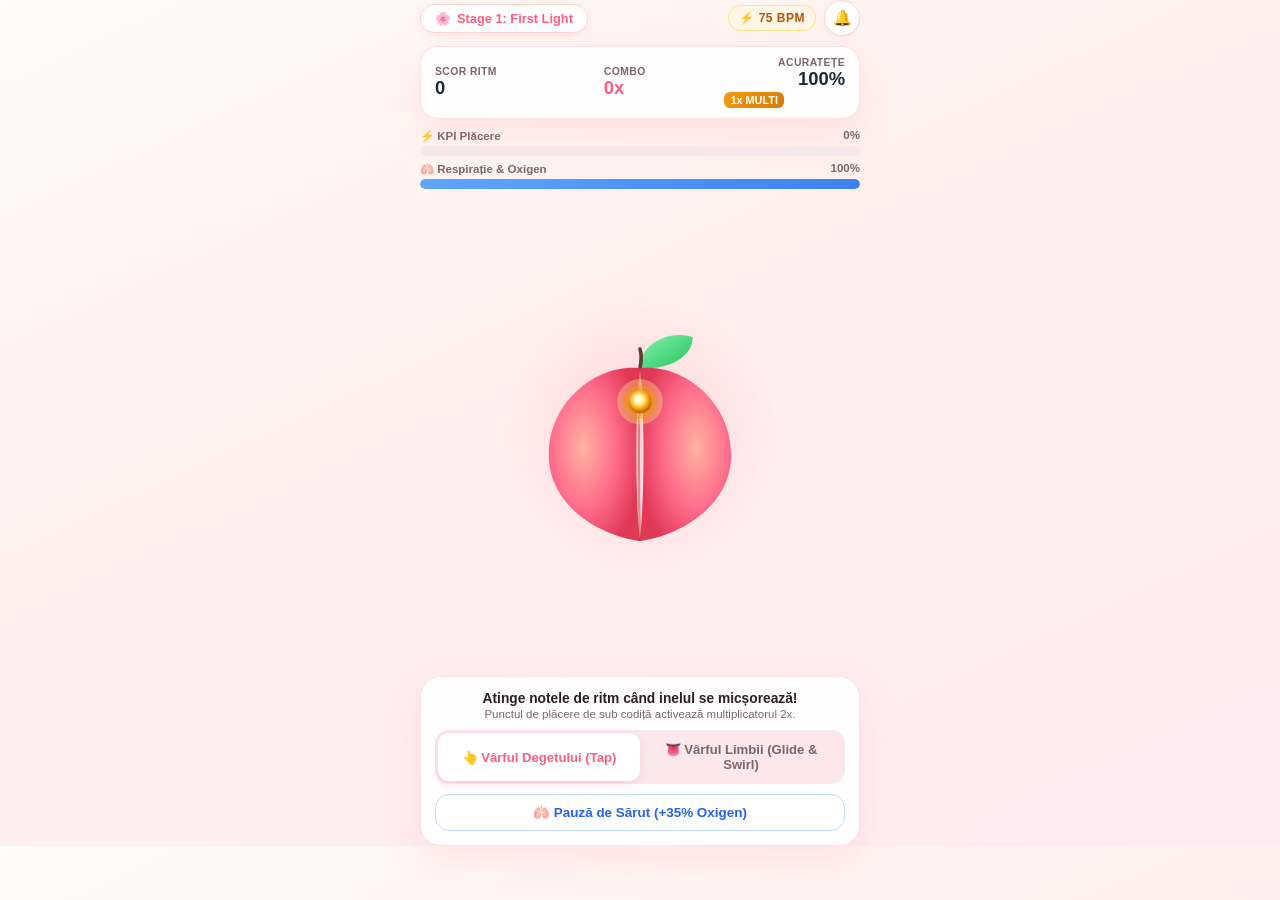
==== index.html @ 6bd9da4b "Add files via upload" ====
<!DOCTYPE html>
<html lang="ro">
<head>
  <meta charset="UTF-8">
  <meta name="viewport" content="width=device-width, initial-scale=1.0, maximum-scale=1.0, user-scalable=no, viewport-fit=cover">
  <title>Peach Sensory Symphony • Rhythm & Mastery</title>
  <link rel="stylesheet" href="style.css">
  <link rel="preconnect" href="https://fonts.googleapis.com">
  <link rel="preconnect" href="https://fonts.gstatic.com" crossorigin>
  <link href="https://fonts.googleapis.com/css2?family=Playfair+Display:ital,wght@0,700;0,900;1,600&display=swap" rel="stylesheet">
  <meta name="apple-mobile-web-app-capable" content="yes">
  <meta name="apple-mobile-web-app-status-bar-style" content="black-translucent">
  <meta name="theme-color" content="#fff8f5">
</head>
<body>

  <!-- Background Particle Effects Layer -->
  <canvas id="particles-canvas"></canvas>

  <div id="symphony-app">
    <!-- ========================================= -->
    <!-- TOP HUD: STAGE, BPM & LIVE STATS          -->
    <!-- ========================================= -->
    <header class="top-hud">
      <div class="hud-header-row">
        <div class="stage-pill" id="stage-pill">
          <span>🌸</span>
          <span id="stage-title-text">Stage 1: First Light</span>
        </div>
        <div class="hud-actions">
          <div class="bpm-indicator" id="bpm-indicator">⚡ 75 BPM</div>
          <button id="btn-audio-toggle" class="icon-button" title="Sunet">🔔</button>
        </div>
      </div>

      <!-- Stats: Score, Combo & Accuracy -->
      <div class="stats-dashboard">
        <div class="stat-box">
          <span class="stat-label">Scor Ritm</span>
          <span class="stat-value" id="val-score">0</span>
        </div>

        <div class="stat-box combo" id="stat-combo-box">
          <span class="stat-label">Combo</span>
          <span class="stat-value" id="val-combo">0x</span>
        </div>

        <div class="stat-box" style="align-items: flex-end;">
          <span class="stat-label">Acuratețe</span>
          <span class="stat-value" id="val-accuracy">100%</span>
          <span class="multiplier-tag" id="val-multiplier">1x MULTI</span>
        </div>
      </div>

      <!-- Dual Resource Gauges: Pleasure / KPI & Breath -->
      <div class="gauges-container">
        <div class="gauge-wrap">
          <div class="gauge-header">
            <span>⚡ KPI Plăcere</span>
            <span id="label-kpi-val">0%</span>
          </div>
          <div class="gauge-bar-bg">
            <div id="bar-pleasure" class="gauge-bar-fill pleasure"></div>
          </div>
        </div>

        <div class="gauge-wrap">
          <div class="gauge-header">
            <span>🫁 Respirație & Oxigen</span>
            <span id="label-breath-val">100%</span>
          </div>
          <div class="gauge-bar-bg">
            <div id="bar-breath" class="gauge-bar-fill breath"></div>
          </div>
        </div>
      </div>
    </header>

    <!-- ========================================= -->
    <!-- CENTER STAGE: THE SENSORY PEACH           -->
    <!-- ========================================= -->
    <main class="rhythm-stage" id="rhythm-stage">
      <div class="peach-ambient-aura"></div>

      <!-- Rating Popup Feedback Container (*PERFECT!*, *GREAT!*, *MISS*) -->
      <div id="rating-container"></div>

      <!-- Rhythm Approach Rings & Node Layer -->
      <div id="rhythm-nodes-layer" style="position:absolute; width:100%; height:100%; pointer-events:none; z-index:15;"></div>

      <div class="peach-interactive-wrap" id="peach-interactive-wrap">
        <svg viewBox="0 0 200 200" width="100%" height="100%" id="peach-svg">
          <defs>
            <!-- Gradient for Left Cheek -->
            <radialGradient id="grad-left" cx="38%" cy="46%" r="65%">
              <stop offset="0%" stop-color="#ffb3a1" />
              <stop offset="55%" stop-color="#ff6b8b" />
              <stop offset="100%" stop-color="#e03856" />
            </radialGradient>

            <!-- Gradient for Right Cheek -->
            <radialGradient id="grad-right" cx="62%" cy="46%" r="65%">
              <stop offset="0%" stop-color="#ffb3a1" />
              <stop offset="55%" stop-color="#ff6b8b" />
              <stop offset="100%" stop-color="#e03856" />
            </radialGradient>

            <!-- Gold/Pearl Shimmer for the Pleasure Spot -->
            <radialGradient id="grad-pleasure-spot" cx="45%" cy="40%" r="60%">
              <stop offset="0%" stop-color="#ffffff" />
              <stop offset="35%" stop-color="#fef08a" />
              <stop offset="70%" stop-color="#f59e0b" />
              <stop offset="100%" stop-color="#b45309" />
            </radialGradient>

            <!-- Leaf Gradient -->
            <linearGradient id="grad-leaf" x1="0%" y1="0%" x2="100%" y2="100%">
              <stop offset="0%" stop-color="#86efac" />
              <stop offset="100%" stop-color="#22c55e" />
            </linearGradient>
          </defs>

          <!-- Stem & Leaf -->
          <g class="peach-stem-group">
            <path d="M 100 46 C 100 24, 126 14, 144 20 C 144 36, 124 48, 100 46 Z" fill="url(#grad-leaf)" />
            <path d="M 100 46 Q 102 36 100 30" stroke="#5c3d2e" stroke-width="3" stroke-linecap="round" fill="none" />
          </g>

          <!-- Zone 1: Left Cheek (🍓) -->
          <path id="peach-left" class="cheek-zone"
                d="M 100 46 C 64 42, 24 74, 24 118 C 24 162, 68 186, 100 190 C 96 150, 96 82, 100 46 Z"
                fill="url(#grad-left)" />

          <!-- Zone 2: Right Cheek (🍑) -->
          <path id="peach-right" class="cheek-zone"
                d="M 100 46 C 136 42, 176 74, 176 118 C 176 162, 132 186, 100 190 C 104 150, 104 82, 100 46 Z"
                fill="url(#grad-right)" />

          <!-- Central Cleft Shadow -->
          <path d="M 100 46 Q 98 118 100 190" stroke="#b91c1c" stroke-width="2" fill="none" opacity="0.45" />

          <!-- ============================================== -->
          <!-- ZONE 3: THE PLEASURE SPOT (RIGHT BELOW STEM)   -->
          <!-- ============================================== -->
          <g id="pleasure-spot-group" class="pleasure-spot-group">
            <!-- Pulsing Golden Aura -->
            <circle class="pleasure-spot-aura" cx="100" cy="74" r="19" fill="#fef08a" opacity="0.35" />
            <circle class="pleasure-spot-aura" cx="100" cy="74" r="14" fill="#f59e0b" opacity="0.45" />

            <!-- Core Jewel Spot -->
            <circle id="pleasure-spot-core" class="pleasure-spot-core" cx="100" cy="74" r="9.5" fill="url(#grad-pleasure-spot)" />

            <!-- Star Highlight -->
            <circle cx="98" cy="71.5" r="2.2" fill="#ffffff" opacity="0.9" />
          </g>
        </svg>

        <!-- Swirl Guide Ring Overlay for Stage 2+ -->
        <div id="swirl-guide-ring" class="swirl-guide-ring"></div>
      </div>
    </main>

    <!-- ========================================= -->
    <!-- BOTTOM CONTROLS & DYNAMIC INSTRUCTIONS    -->
    <!-- ========================================= -->
    <footer class="bottom-controls-card">
      <div class="instruction-bar">
        <div class="instruction-title" id="instruction-title">Atinge notele de ritm când inelul se micșorează!</div>
        <div class="instruction-sub" id="instruction-sub">Punctul de plăcere de sub codiță activează multiplicatorul 2x.</div>
      </div>

      <!-- Tool Switcher: 👆 Deget vs 👅 Limbă -->
      <div class="tool-selector-bar">
        <button id="tab-finger" class="tool-tab-btn active">
          <span>👆 Vârful Degetului (Tap)</span>
        </button>
        <button id="tab-tongue" class="tool-tab-btn">
          <span>👅 Vârful Limbii (Glide & Swirl)</span>
        </button>
      </div>

      <!-- Breath Catch Button -->
      <button id="btn-breath-catch" class="btn-breath-recovery">
        <span>🫁 Pauză de Sărut (+35% Oxigen)</span>
      </button>

      <!-- Stage Progression Button -->
      <button id="btn-next-stage" class="btn-level-action" style="display: none;">
        <span id="btn-next-stage-text">Treci la Etapa Următoare</span>
        <span>✨</span>
      </button>
    </footer>
  </div>

  <!-- ========================================= -->
  <!-- VICTORY & GRADE CERTIFICATE MODAL         -->
  <!-- ========================================= -->
  <div class="modal-overlay" id="victory-modal">
    <div class="cert-card">
      <div class="rank-badge" id="modal-rank-badge">★ S RANK • EXCELLENT ★</div>
      <h2 class="cert-title">Acord de Ritm Îndeplinit</h2>
      <p class="cert-subtitle">
        Toate cele 5 etape ale simfoniei senzoriale au fost desăvârșite! KPI 100% atins cu brio.
      </p>

      <div class="stats-summary-grid">
        <div class="summary-item">
          <span class="num" id="modal-final-score">0</span>
          <span class="desc">Scor Total</span>
        </div>
        <div class="summary-item">
          <span class="num" id="modal-max-combo">0x</span>
          <span class="desc">Max Combo</span>
        </div>
        <div class="summary-item">
          <span class="num" id="modal-final-accuracy">100%</span>
          <span class="desc">Acuratețe</span>
        </div>
      </div>

      <div class="signature-box">
        <div style="font-size:0.75rem; color:#8d6e63; font-weight:700; margin-bottom:4px; display:flex; justify-content:space-between;">
          <span>Semnătura Clientului Activ (Otter):</span>
          <button id="btn-clear-sig" style="background:none; border:none; color:var(--primary-rose); font-size:0.75rem; font-weight:700; cursor:pointer;">Șterge</button>
        </div>
        <canvas id="signature-canvas" width="340" height="75"></canvas>
      </div>

      <button id="btn-sign-complete" class="btn-level-action" style="width:100%; margin-top:0;">
        <span>Aprobă & Validează Parteneriatul</span>
        <span>💮</span>
      </button>
    </div>
  </div>

  <!-- Scripts -->
  <script src="audio.js"></script>
  <script src="game.js"></script>
</body>
</html>
---- style.css ----
/* style.css - Luxury Pastel Rhythm Aesthetics for Peach Sensory Symphony */

:root {
  --bg-gradient: linear-gradient(155deg, #fffbf8 0%, #fff0ec 40%, #ffebf3 100%);
  --card-bg: rgba(255, 255, 255, 0.9);
  --card-border: rgba(255, 210, 215, 0.7);
  --shadow-main: 0 14px 35px rgba(255, 130, 140, 0.15);
  
  --primary-rose: #ff5e7e;
  --peach-warm: #ff8a7a;
  --gold-shimmer: #f59e0b;
  --gold-glow: rgba(245, 158, 11, 0.45);
  --mint-accent: #10b981;
  --danger-breath: #ef4444;
  --text-dark: #2e1c20;
  --text-muted: #7d656a;
  
  --font-main: -apple-system, BlinkMacSystemFont, "Segoe UI", Roboto, "Helvetica Neue", sans-serif;
  --font-serif: "Playfair Display", Georgia, serif;
}

* {
  box-sizing: border-box;
  margin: 0;
  padding: 0;
  -webkit-tap-highlight-color: transparent;
  user-select: none;
  -webkit-user-select: none;
}

body {
  font-family: var(--font-main);
  background: var(--bg-gradient);
  color: var(--text-dark);
  min-height: 100vh;
  min-height: -webkit-fill-available;
  display: flex;
  justify-content: center;
  align-items: center;
  padding: env(safe-area-inset-top, 12px) 14px env(safe-area-inset-bottom, 16px) 14px;
  overflow-x: hidden;
  touch-action: manipulation;
}

#symphony-app {
  width: 100%;
  max-width: 440px;
  min-height: 94vh;
  display: flex;
  flex-direction: column;
  justify-content: space-between;
  position: relative;
}

/* ========================================= */
/* TOP HUD: STAGE, BPM & DASHBOARD           */
/* ========================================= */
.top-hud {
  display: flex;
  flex-direction: column;
  gap: 10px;
  margin-bottom: 8px;
}

.hud-header-row {
  display: flex;
  justify-content: space-between;
  align-items: center;
}

.stage-pill {
  background: #ffffff;
  border: 1.5px solid #ffd4cc;
  padding: 6px 14px;
  border-radius: 20px;
  font-size: 0.8rem;
  font-weight: 800;
  color: var(--primary-rose);
  box-shadow: 0 2px 8px rgba(255, 94, 126, 0.12);
  display: flex;
  align-items: center;
  gap: 6px;
}

.hud-actions {
  display: flex;
  align-items: center;
  gap: 8px;
}

.bpm-indicator {
  background: #fff6e5;
  border: 1px solid #fde68a;
  color: #b45309;
  font-size: 0.75rem;
  font-weight: 800;
  padding: 5px 10px;
  border-radius: 12px;
  letter-spacing: 0.5px;
}

.icon-button {
  background: #ffffff;
  border: 1px solid #ffd4cc;
  border-radius: 50%;
  width: 36px;
  height: 36px;
  display: flex;
  align-items: center;
  justify-content: center;
  cursor: pointer;
  font-size: 0.95rem;
  box-shadow: 0 2px 6px rgba(0,0,0,0.04);
}

.icon-button:active {
  transform: scale(0.92);
}

/* Score, Combo & Accuracy Grid */
.stats-dashboard {
  background: var(--card-bg);
  backdrop-filter: blur(14px);
  border: 1px solid var(--card-border);
  border-radius: 18px;
  padding: 10px 14px;
  display: grid;
  grid-template-columns: 1.4fr 1fr 1fr;
  align-items: center;
  box-shadow: var(--shadow-main);
}

.stat-box {
  display: flex;
  flex-direction: column;
}

.stat-label {
  font-size: 0.65rem;
  font-weight: 700;
  color: var(--text-muted);
  text-transform: uppercase;
  letter-spacing: 0.4px;
}

.stat-value {
  font-size: 1.15rem;
  font-weight: 800;
  color: #1f2937;
  font-variant-numeric: tabular-nums;
}

.stat-box.combo .stat-value {
  color: var(--primary-rose);
  transition: transform 0.1s;
}

.stat-box.combo.hype .stat-value {
  animation: comboPulse 0.4s ease;
  color: #ec4899;
}

@keyframes comboPulse {
  0% { transform: scale(1); }
  50% { transform: scale(1.25); }
  100% { transform: scale(1); }
}

.multiplier-tag {
  background: linear-gradient(135deg, #f59e0b 0%, #d97706 100%);
  color: white;
  font-size: 0.68rem;
  font-weight: 800;
  padding: 2px 6px;
  border-radius: 6px;
  align-self: flex-start;
  margin-top: 2px;
}

/* Dual Resource Gauges (Pleasure/KPI & Breath) */
.gauges-container {
  display: flex;
  flex-direction: column;
  gap: 6px;
}

.gauge-wrap {
  display: flex;
  flex-direction: column;
  gap: 3px;
}

.gauge-header {
  display: flex;
  justify-content: space-between;
  font-size: 0.72rem;
  font-weight: 700;
  color: var(--text-muted);
}

.gauge-bar-bg {
  height: 10px;
  background: #f5e8e8;
  border-radius: 8px;
  overflow: hidden;
  position: relative;
}

.gauge-bar-fill {
  height: 100%;
  border-radius: 8px;
  transition: width 0.2s cubic-bezier(0.1, 0.6, 0.3, 1);
}

.gauge-bar-fill.pleasure {
  background: linear-gradient(90deg, #ff9a8b 0%, #ff5e7e 60%, #ff70a6 100%);
  width: 0%;
}

.gauge-bar-fill.breath {
  background: linear-gradient(90deg, #60a5fa 0%, #3b82f6 100%);
  width: 100%;
}

.gauge-bar-fill.breath.danger {
  background: var(--danger-breath);
  animation: shakeWarning 0.6s infinite ease-in-out;
}

@keyframes shakeWarning {
  0%, 100% { opacity: 1; }
  50% { opacity: 0.65; }
}

/* ========================================= */
/* CENTER RHYTHM STAGE: THE SENSORY PEACH    */
/* ========================================= */
.rhythm-stage {
  flex: 1;
  display: flex;
  flex-direction: column;
  align-items: center;
  justify-content: center;
  position: relative;
  min-height: 310px;
  touch-action: none;
}

/* Dynamic Aura around the peach */
.peach-ambient-aura {
  position: absolute;
  width: 280px;
  height: 280px;
  border-radius: 50%;
  background: radial-gradient(circle, rgba(255, 140, 160, 0.28) 0%, rgba(255, 230, 235, 0) 70%);
  animation: ambientBeat 1.8s infinite ease-in-out;
  pointer-events: none;
}

@keyframes ambientBeat {
  0%, 100% { transform: scale(1); opacity: 0.6; }
  50% { transform: scale(1.1); opacity: 0.9; }
}

/* SVG Peach Interactive Container */
.peach-interactive-wrap {
  width: 240px;
  height: 240px;
  position: relative;
  z-index: 2;
  cursor: pointer;
  transition: transform 0.1s ease;
}

.peach-interactive-wrap.jiggle {
  animation: peachBounce 0.25s cubic-bezier(0.18, 0.89, 0.32, 1.28);
}

@keyframes peachBounce {
  0% { transform: scale(1, 1); }
  40% { transform: scale(1.08, 0.92); }
  75% { transform: scale(0.95, 1.05); }
  100% { transform: scale(1, 1); }
}

/* Left & Right Cheeks */
.cheek-zone {
  cursor: pointer;
  transition: fill 0.15s, filter 0.15s;
}

.cheek-zone:active {
  filter: brightness(1.12);
}

/* ========================================= */
/* THE PLEASURE SPOT (CENTRAL JEWEL BELOW STEM) */
/* ========================================= */
.pleasure-spot-group {
  cursor: pointer;
  position: relative;
}

.pleasure-spot-aura {
  transform-origin: 100px 72px;
  animation: pleasurePulse 1.6s infinite ease-in-out;
}

@keyframes pleasurePulse {
  0%, 100% { transform: scale(1); opacity: 0.7; }
  50% { transform: scale(1.35); opacity: 1; filter: drop-shadow(0 0 10px #f59e0b); }
}

.pleasure-spot-core {
  fill: radial-gradient(circle, #fff3b0 0%, #f59e0b 60%, #d97706 100%);
  filter: drop-shadow(0 2px 6px rgba(217, 119, 6, 0.5));
  transition: transform 0.1s, fill 0.2s;
}

.pleasure-spot-core:active {
  transform: scale(0.92);
}

.pleasure-spot-core.overheated {
  fill: #dc2626 !important;
  animation: burnFlicker 0.4s infinite alternate;
}

@keyframes burnFlicker {
  from { filter: drop-shadow(0 0 12px #dc2626); }
  to { filter: drop-shadow(0 0 4px #b91c1c); }
}

/* Swirl Guide Rotation Ring for Pleasure Spot */
.swirl-guide-ring {
  position: absolute;
  top: 52px;
  left: 80px;
  width: 40px;
  height: 40px;
  border: 2px dashed #f59e0b;
  border-radius: 50%;
  pointer-events: none;
  animation: rotateSwirl 3s linear infinite;
  display: none;
}

@keyframes rotateSwirl {
  from { transform: rotate(0deg); }
  to { transform: rotate(360deg); }
}

/* Rating Popups (PERFECT / GREAT / MISS) */
.rating-popup {
  position: absolute;
  top: 40%;
  left: 50%;
  transform: translate(-50%, -50%);
  font-weight: 900;
  font-size: 1.4rem;
  letter-spacing: 1px;
  pointer-events: none;
  z-index: 50;
  animation: ratingAnim 0.6s ease-out forwards;
}

.rating-popup.perfect {
  color: #f59e0b;
  text-shadow: 0 2px 12px rgba(245, 158, 11, 0.5);
}

.rating-popup.great {
  color: #10b981;
  text-shadow: 0 2px 10px rgba(16, 185, 129, 0.4);
}

.rating-popup.miss {
  color: #ef4444;
  text-shadow: 0 2px 10px rgba(239, 68, 68, 0.4);
}

.rating-popup.overheat {
  color: #b91c1c;
  background: #fee2e2;
  border: 1px solid #fca5a5;
  padding: 4px 10px;
  border-radius: 12px;
  font-size: 0.9rem;
}

@keyframes ratingAnim {
  0% { transform: translate(-50%, -30%) scale(0.6); opacity: 0; }
  35% { transform: translate(-50%, -55%) scale(1.2); opacity: 1; }
  100% { transform: translate(-50%, -85%) scale(1); opacity: 0; }
}

/* Approach Ring for Rhythm Nodes */
.rhythm-approach-ring {
  position: absolute;
  border-radius: 50%;
  border: 2.5px solid var(--primary-rose);
  pointer-events: none;
  z-index: 20;
  box-shadow: 0 0 10px rgba(255, 94, 126, 0.4);
}

/* ========================================= */
/* BOTTOM CONTROLS: TOOLS & ABILITIES        */
/* ========================================= */
.bottom-controls-card {
  background: var(--card-bg);
  backdrop-filter: blur(14px);
  border: 1px solid var(--card-border);
  border-radius: 20px;
  padding: 14px;
  box-shadow: var(--shadow-main);
  margin-top: 8px;
}

.instruction-bar {
  text-align: center;
  margin-bottom: 10px;
}

.instruction-title {
  font-size: 0.86rem;
  font-weight: 800;
  color: var(--text-dark);
}

.instruction-sub {
  font-size: 0.72rem;
  color: var(--text-muted);
  margin-top: 2px;
}

/* Tool Segmented Toggle (👆 Deget vs 👅 Limbă) */
.tool-selector-bar {
  display: flex;
  background: #fae8eb;
  padding: 3px;
  border-radius: 14px;
  margin-bottom: 10px;
}

.tool-tab-btn {
  flex: 1;
  padding: 9px;
  border: none;
  background: transparent;
  border-radius: 11px;
  font-size: 0.82rem;
  font-weight: 700;
  color: var(--text-muted);
  cursor: pointer;
  display: flex;
  align-items: center;
  justify-content: center;
  gap: 6px;
  transition: all 0.2s;
}

.tool-tab-btn.active {
  background: #ffffff;
  color: var(--primary-rose);
  box-shadow: 0 3px 8px rgba(255, 94, 126, 0.18);
}

/* Catch Breath / Recovery Button */
.btn-breath-recovery {
  width: 100%;
  background: #ffffff;
  color: #2563eb;
  border: 1.5px solid #bfdbfe;
  border-radius: 14px;
  padding: 10px;
  font-size: 0.84rem;
  font-weight: 700;
  display: flex;
  align-items: center;
  justify-content: center;
  gap: 6px;
  cursor: pointer;
  transition: background 0.15s;
}

.btn-breath-recovery:active {
  background: #eff6ff;
}

/* Next Level Action Button */
.btn-level-action {
  width: 100%;
  background: linear-gradient(135deg, #ff5e7e 0%, #ff8a7a 100%);
  color: white;
  border: none;
  border-radius: 16px;
  padding: 13px;
  font-size: 0.95rem;
  font-weight: 800;
  display: flex;
  align-items: center;
  justify-content: center;
  gap: 8px;
  cursor: pointer;
  box-shadow: 0 6px 18px rgba(255, 94, 126, 0.35);
  margin-top: 8px;
  transition: transform 0.15s;
}

.btn-level-action:active {
  transform: scale(0.97);
}

/* Particles Canvas */
#particles-canvas {
  position: fixed;
  top: 0; left: 0;
  width: 100vw; height: 100vh;
  pointer-events: none;
  z-index: 9999;
}

/* ========================================= */
/* VICTORY & GRADE CERTIFICATE MODAL         */
/* ========================================= */
.modal-overlay {
  display: none;
  position: fixed;
  top: 0; left: 0; right: 0; bottom: 0;
  background: rgba(35, 20, 25, 0.75);
  backdrop-filter: blur(8px);
  z-index: 20000;
  justify-content: center;
  align-items: center;
  padding: 16px;
}

.modal-overlay.open {
  display: flex;
}

.cert-card {
  background: #fffdfa;
  width: 100%;
  max-width: 390px;
  border-radius: 24px;
  padding: 22px 18px;
  border: 2px solid #ecd7b7;
  box-shadow: 0 20px 50px rgba(0, 0, 0, 0.3);
  text-align: center;
  animation: certPop 0.35s cubic-bezier(0.18, 0.89, 0.32, 1.28);
}

@keyframes certPop {
  0% { transform: scale(0.85); opacity: 0; }
  100% { transform: scale(1); opacity: 1; }
}

.rank-badge {
  display: inline-block;
  background: linear-gradient(135deg, #f59e0b 0%, #d97706 100%);
  color: white;
  font-size: 1.1rem;
  font-weight: 900;
  padding: 6px 18px;
  border-radius: 20px;
  margin-bottom: 12px;
  box-shadow: 0 4px 15px rgba(245, 158, 11, 0.4);
}

.cert-title {
  font-family: var(--font-serif);
  font-size: 1.35rem;
  font-weight: 800;
  color: #3b2212;
  margin-bottom: 6px;
}

.cert-subtitle {
  font-size: 0.82rem;
  color: #6b4d3d;
  line-height: 1.45;
  margin-bottom: 14px;
}

.stats-summary-grid {
  display: grid;
  grid-template-columns: 1fr 1fr 1fr;
  background: #fff7eb;
  border: 1px solid #fed7aa;
  border-radius: 14px;
  padding: 10px;
  margin-bottom: 14px;
}

.summary-item {
  display: flex;
  flex-direction: column;
}

.summary-item .num {
  font-size: 1.1rem;
  font-weight: 800;
  color: #b45309;
}

.summary-item .desc {
  font-size: 0.65rem;
  font-weight: 700;
  color: #92400e;
  text-transform: uppercase;
}

.signature-box {
  background: #ffffff;
  border: 1.5px dashed #fed7aa;
  border-radius: 12px;
  padding: 6px;
  margin-bottom: 14px;
}

#signature-canvas {
  width: 100%;
  height: 75px;
  display: block;
  touch-action: none;
}
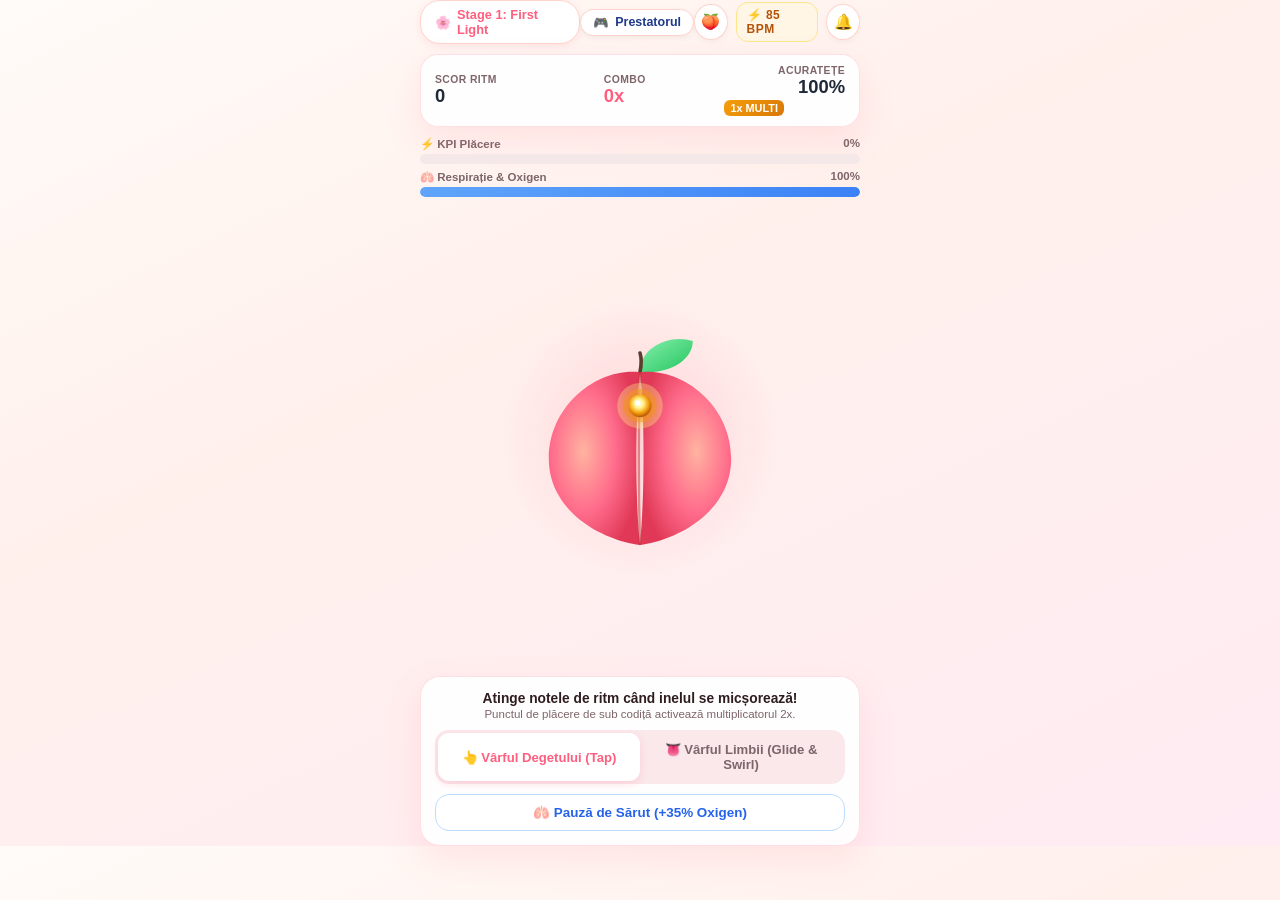
==== commit 3179379a: "Add files via upload" ====
--- a/index.html
+++ b/index.html
@@ -27,11 +27,19 @@
           <span>🌸</span>
           <span id="stage-title-text">Stage 1: First Light</span>
         </div>
+        <div class="turn-pill-indicator" id="turn-pill-indicator">
+          <span>🎮</span>
+          <span id="turn-player-name">Prestatorul</span>
+        </div>
         <div class="hud-actions">
-          <div class="bpm-indicator" id="bpm-indicator">⚡ 75 BPM</div>
+          <button id="btn-char-toggle" class="icon-button" title="Schimbă între Piersică și Castravete">🍑</button>
+          <div class="bpm-indicator" id="bpm-indicator">⚡ 85 BPM</div>
           <button id="btn-audio-toggle" class="icon-button" title="Sunet">🔔</button>
         </div>
       </div>
+
+      <!-- Fever Mode Overdrive Banner -->
+      <div class="fever-banner" id="fever-banner">🔥 FEVER OVERDRIVE • MULTIPLICATOR EXTAZ 8X / 16X!</div>
 
       <!-- Stats: Score, Combo & Accuracy -->
       <div class="stats-dashboard">
@@ -85,10 +93,9 @@
       <!-- Rating Popup Feedback Container (*PERFECT!*, *GREAT!*, *MISS*) -->
       <div id="rating-container"></div>
 
-      <!-- Rhythm Approach Rings & Node Layer -->
-      <div id="rhythm-nodes-layer" style="position:absolute; width:100%; height:100%; pointer-events:none; z-index:15;"></div>
-
       <div class="peach-interactive-wrap" id="peach-interactive-wrap">
+        <!-- Rhythm Approach Rings & Node Layer aligned to peach coordinates -->
+        <div id="rhythm-nodes-layer" style="position:absolute; top:0; left:0; width:100%; height:100%; pointer-events:none; z-index:25;"></div>
         <svg viewBox="0 0 200 200" width="100%" height="100%" id="peach-svg">
           <defs>
             <!-- Gradient for Left Cheek -->
@@ -155,8 +162,64 @@
           </g>
         </svg>
 
+        <!-- ============================================== -->
+        <!-- CUCUMBER INTERACTIVE SVG                       -->
+        <!-- ============================================== -->
+        <svg viewBox="0 0 200 200" width="100%" height="100%" id="cucumber-svg">
+          <defs>
+            <!-- Left body gradient -->
+            <radialGradient id="grad-cuke-left" cx="35%" cy="50%" r="70%">
+              <stop offset="0%" stop-color="#86efac" />
+              <stop offset="50%" stop-color="#22c55e" />
+              <stop offset="100%" stop-color="#14532d" />
+            </radialGradient>
+            <!-- Right body gradient -->
+            <radialGradient id="grad-cuke-right" cx="65%" cy="50%" r="70%">
+              <stop offset="0%" stop-color="#86efac" />
+              <stop offset="50%" stop-color="#22c55e" />
+              <stop offset="100%" stop-color="#14532d" />
+            </radialGradient>
+            <!-- Sensitive Tip Gradient -->
+            <radialGradient id="grad-cuke-tip" cx="45%" cy="40%" r="60%">
+              <stop offset="0%" stop-color="#ffffff" />
+              <stop offset="30%" stop-color="#fef08a" />
+              <stop offset="70%" stop-color="#22c55e" />
+              <stop offset="100%" stop-color="#15803d" />
+            </radialGradient>
+          </defs>
+
+          <!-- Cucumber Stem / Base Blossom -->
+          <path d="M 98 185 Q 100 195 98 198" stroke="#3f6212" stroke-width="4" stroke-linecap="round" fill="none" />
+
+          <!-- Left Half of Cucumber Body -->
+          <path id="cucumber-left" class="cheek-zone"
+                d="M 100 45 C 80 45, 65 65, 64 110 C 63 150, 78 185, 100 185 C 98 150, 98 90, 100 45 Z"
+                fill="url(#grad-cuke-left)" />
+
+          <!-- Right Half of Cucumber Body -->
+          <path id="cucumber-right" class="cheek-zone"
+                d="M 100 45 C 120 45, 135 65, 136 110 C 137 150, 122 185, 100 185 C 102 150, 102 90, 100 45 Z"
+                fill="url(#grad-cuke-right)" />
+
+          <!-- Rib Texture Lines -->
+          <path d="M 80 75 Q 82 120 86 165" stroke="#166534" stroke-width="1.8" stroke-dasharray="2,5" fill="none" opacity="0.6" />
+          <path d="M 120 75 Q 118 120 114 165" stroke="#166534" stroke-width="1.8" stroke-dasharray="2,5" fill="none" opacity="0.6" />
+          <path d="M 100 45 L 100 185" stroke="#14532d" stroke-width="1.5" fill="none" opacity="0.3" />
+
+          <!-- Sensitive Tip / Head of the Cucumber (✨ Centered at Top) -->
+          <g id="cucumber-tip-group" class="pleasure-spot-group">
+            <circle class="pleasure-spot-aura" cx="100" cy="55" r="20" fill="#fef08a" opacity="0.4" />
+            <circle class="pleasure-spot-aura" cx="100" cy="55" r="14" fill="#4ade80" opacity="0.5" />
+            <circle id="cucumber-tip-core" class="pleasure-spot-core" cx="100" cy="55" r="10" fill="url(#grad-cuke-tip)" />
+            <circle cx="98" cy="52.5" r="2.2" fill="#ffffff" opacity="0.9" />
+          </g>
+        </svg>
+
         <!-- Swirl Guide Ring Overlay for Stage 2+ -->
         <div id="swirl-guide-ring" class="swirl-guide-ring"></div>
+
+        <!-- Live RPM Speedometer Badge on Pleasure Spot -->
+        <div class="rpm-badge" id="rpm-badge">⚡ 0 RPM</div>
       </div>
     </main>
 
@@ -230,10 +293,152 @@
         <span>Aprobă & Validează Parteneriatul</span>
         <span>💮</span>
       </button>
+  <!-- ========================================= -->
+  <!-- SPICY WAGER SELECTION MODAL (PRE-GAME)    -->
+  <!-- ========================================= -->
+  <div class="modal-overlay open" id="wager-modal">
+    <div class="wager-modal-content">
+      <span class="wager-badge-tag">⚔️ MODUL DUEL 1V1 • MIZE SPICY</span>
+      <h2 style="font-size:1.3rem; font-weight:900; color:#4c0519; margin-bottom:4px;">Alegeți Miza Meciului</h2>
+      <p style="font-size:0.8rem; color:#9f1239; margin-bottom:12px;">Cine pierde jocul are obligația să onoreze miza aleasă în această seară!</p>
+
+      <!-- Character Choice: Peach vs Cucumber -->
+      <div style="margin-bottom:14px;">
+        <label style="font-size:0.75rem; font-weight:800; color:#881337; text-transform:uppercase; letter-spacing:0.5px; display:block; margin-bottom:6px;">
+          Alegeți Activul Ritmului:
+        </label>
+        <div class="character-toggle-bar" id="character-toggle-bar">
+          <button type="button" class="char-tab-btn active" data-char="peach">
+            <span style="font-size:1.2rem;">🍑</span>
+            <span>Piersica Catifelată</span>
+          </button>
+          <button type="button" class="char-tab-btn" data-char="cucumber">
+            <span style="font-size:1.2rem;">🥒</span>
+            <span>Castravetele Ferm</span>
+          </button>
+        </div>
+      </div>
+
+      <div class="wagers-list" id="wagers-list">
+        <div class="wager-card-option selected" data-wager="20 de minute de masaj senzual cu ulei cald la lumina lumânărilor fără nicio grabă">
+          <div class="wager-icon">🔥</div>
+          <div class="wager-info">
+            <h4>Masaj Senzual Fără Grabă</h4>
+            <p>20 de minute de masaj cu ulei cald la lumina lumânărilor</p>
+          </div>
+        </div>
+
+        <div class="wager-card-option" data-wager="Câștigătorul dictează scenariul, ritmul și poziția în pat în această seară">
+          <div class="wager-icon">👑</div>
+          <div class="wager-info">
+            <h4>Comandă Totală în Pat</h4>
+            <p>Câștigătorul dictează scenariul, ritmul și poziția în pat</p>
+          </div>
+        </div>
+
+        <div class="wager-card-option" data-wager="Mângâieri și sărutări dedicate în zonele fierbinți fără limită de timp">
+          <div class="wager-icon">💋</div>
+          <div class="wager-info">
+            <h4>Răsfăț Oral Dedicat</h4>
+            <p>Mângâieri și sărutări în zonele fierbinți fără limită de timp</p>
+          </div>
+        </div>
+
+        <div class="wager-card-option" data-wager="Joc intim senzorial cu căpșuni, ciocolată sau frișcă direct pe piele">
+          <div class="wager-icon">🍓</div>
+          <div class="wager-info">
+            <h4>Fructe & Dulceață</h4>
+            <p>Joc intim senzorial cu frișcă, ciocolată sau fructe pe corp</p>
+          </div>
+        </div>
+
+        <div class="wager-card-option" data-wager="custom">
+          <div class="wager-icon">✍️</div>
+          <div class="wager-info" style="width:100%;">
+            <h4>Miză Secretă Personalizată</h4>
+            <input type="text" id="custom-wager-text" class="custom-wager-input" placeholder="Scrieți aici propria miză spicy..." />
+          </div>
+        </div>
+      </div>
+
+      <button id="btn-start-duel" class="btn-level-action" style="width:100%; margin-top:6px;">
+        <span>Confirmă Miza & Începe Runda Prestatorului</span>
+        <span>🔥</span>
+      </button>
     </div>
   </div>
 
-  <!-- Scripts -->
+  <!-- ========================================= -->
+  <!-- TURN HANDOVER MODAL (PASS THE PHONE)      -->
+  <!-- ========================================= -->
+  <div class="modal-overlay" id="handover-modal">
+    <div class="handover-card">
+      <div class="handover-avatar">🏆</div>
+      <h2 style="font-size:1.3rem; font-weight:900; color:#78350f; margin-bottom:6px;">Runda Prestatorului s-a încheiat!</h2>
+      <p style="font-size:0.85rem; color:#92400e; margin-bottom:12px;">
+        Scorul de bătut este: <strong id="handover-target-score" style="font-size:1.25rem; color:#b45309;">0</strong> puncte!
+      </p>
+
+      <div style="background:#fff7ed; border:1.5px solid #fed7aa; border-radius:14px; padding:10px 12px; margin-bottom:14px; text-align:left;">
+        <div style="font-size:0.7rem; font-weight:800; color:#ea580c; text-transform:uppercase;">Miza pusă în joc:</div>
+        <div id="handover-wager-text" style="font-size:0.82rem; font-weight:700; color:#9a3412; margin-top:2px;"></div>
+      </div>
+
+      <p style="font-size:0.85rem; color:#6b4d3d; margin-bottom:16px; font-weight:600;">
+        Predă telefonul lui <strong>Otter</strong>! Ești gata să arăți cine domină ritmul?
+      </p>
+
+      <button id="btn-start-player2" class="btn-level-action" style="width:100%; margin-top:0;">
+        <span>Am luat telefonul, rândul lui Otter! 🍑</span>
+      </button>
+    </div>
+  </div>
+
+  <!-- ========================================= -->
+  <!-- DUEL WINNER CEREMONY MODAL                -->
+  <!-- ========================================= -->
+  <div class="modal-overlay" id="duel-winner-modal">
+    <div class="cert-card" style="max-width:410px;">
+      <div class="rank-badge" id="duel-winner-badge" style="background:linear-gradient(135deg, #f43f5e 0%, #e11d48 100%);">👑 VICTORIE TOTALĂ!</div>
+      <h2 class="cert-title" id="duel-winner-headline">Otter a Câștigat Duelul!</h2>
+      
+      <div class="duel-vs-grid">
+        <div class="player-duel-column" id="p1-duel-col">
+          <span class="crown-icon" id="p1-crown" style="visibility:hidden;">👑</span>
+          <span class="name">Prestatorul</span>
+          <span class="score-num" id="p1-final-score">0</span>
+          <span style="font-size:0.68rem; color:#78350f;" id="p1-final-acc">0% Acc</span>
+        </div>
+        
+        <div class="duel-vs-badge">VS</div>
+        
+        <div class="player-duel-column" id="p2-duel-col">
+          <span class="crown-icon" id="p2-crown" style="visibility:hidden;">👑</span>
+          <span class="name">Otter</span>
+          <span class="score-num" id="p2-final-score">0</span>
+          <span style="font-size:0.68rem; color:#78350f;" id="p2-final-acc">0% Acc</span>
+        </div>
+      </div>
+
+      <div class="wager-awarded-box">
+        <h4>★ RECOMPENSA CÂȘTIGATĂ ★</h4>
+        <p id="duel-awarded-wager-text"></p>
+      </div>
+
+      <div class="signature-box">
+        <div style="font-size:0.72rem; color:#881337; font-weight:700; margin-bottom:4px; display:flex; justify-content:space-between;">
+          <span>Semnătura învinsului (acceptare & onorare):</span>
+          <button id="btn-clear-duel-sig" style="background:none; border:none; color:var(--primary-rose); font-size:0.75rem; font-weight:700; cursor:pointer;">Șterge</button>
+        </div>
+        <canvas id="duel-signature-canvas" width="340" height="65"></canvas>
+      </div>
+
+      <button id="btn-finish-duel" class="btn-level-action" style="width:100%; margin-top:0;">
+        <span>Onorează Miza & Reia Duelul</span>
+        <span>💋</span>
+      </button>
+    </div>
+  </div>
   <script src="audio.js"></script>
   <script src="game.js"></script>
 </body>
--- a/style.css
+++ b/style.css
@@ -398,10 +398,16 @@
 .rhythm-approach-ring {
   position: absolute;
   border-radius: 50%;
-  border: 2.5px solid var(--primary-rose);
+  border: 3px solid var(--primary-rose);
   pointer-events: none;
-  z-index: 20;
-  box-shadow: 0 0 10px rgba(255, 94, 126, 0.4);
+  z-index: 25;
+  box-shadow: 0 0 14px rgba(255, 94, 126, 0.6);
+  transform-origin: center center;
+}
+
+.rhythm-approach-ring.pleasure-spot-ring {
+  border-color: #f59e0b;
+  box-shadow: 0 0 16px rgba(245, 158, 11, 0.7);
 }
 
 /* ========================================= */
@@ -626,3 +632,363 @@
   display: block;
   touch-action: none;
 }
+
+/* ========================================= */
+/* SPICY WAGER SELECTION SCREEN & CARDS      */
+/* ========================================= */
+.wager-modal-content {
+  background: #fffdfa;
+  width: 100%;
+  max-width: 420px;
+  max-height: 90vh;
+  overflow-y: auto;
+  border-radius: 24px;
+  padding: 20px 18px;
+  border: 2px solid #ecd7b7;
+  box-shadow: 0 20px 50px rgba(0,0,0,0.35);
+  text-align: center;
+}
+
+.wager-badge-tag {
+  display: inline-block;
+  background: linear-gradient(135deg, #e11d48 0%, #be123c 100%);
+  color: white;
+  font-size: 0.75rem;
+  font-weight: 800;
+  padding: 4px 12px;
+  border-radius: 20px;
+  text-transform: uppercase;
+  letter-spacing: 0.5px;
+  margin-bottom: 8px;
+}
+
+.wagers-list {
+  display: flex;
+  flex-direction: column;
+  gap: 10px;
+  margin: 16px 0;
+  text-align: left;
+}
+
+.wager-card-option {
+  background: #fff7f2;
+  border: 2px solid #fecdd3;
+  border-radius: 16px;
+  padding: 12px 14px;
+  cursor: pointer;
+  display: flex;
+  align-items: flex-start;
+  gap: 12px;
+  transition: all 0.2s ease;
+}
+
+.wager-card-option:active, .wager-card-option.selected {
+  background: #fff1f2;
+  border-color: #f43f5e;
+  box-shadow: 0 4px 15px rgba(244, 63, 94, 0.2);
+  transform: translateY(-2px);
+}
+
+.wager-icon {
+  font-size: 1.6rem;
+  line-height: 1;
+}
+
+.wager-info h4 {
+  font-size: 0.9rem;
+  font-weight: 800;
+  color: #881337;
+  margin-bottom: 2px;
+}
+
+.wager-info p {
+  font-size: 0.76rem;
+  color: #9f1239;
+  line-height: 1.35;
+}
+
+.custom-wager-input {
+  width: 100%;
+  border: 1.5px solid #fda4af;
+  border-radius: 10px;
+  padding: 8px 10px;
+  font-size: 0.82rem;
+  font-family: inherit;
+  margin-top: 6px;
+  outline: none;
+}
+
+.custom-wager-input:focus {
+  border-color: #f43f5e;
+}
+
+/* Player Indicator in Header */
+.turn-pill-indicator {
+  background: #ffffff;
+  border: 1.5px solid #ffd4cc;
+  padding: 5px 12px;
+  border-radius: 20px;
+  font-size: 0.78rem;
+  font-weight: 800;
+  color: #1e3a8a;
+  display: flex;
+  align-items: center;
+  gap: 6px;
+  box-shadow: 0 2px 6px rgba(0,0,0,0.05);
+}
+
+.turn-pill-indicator.otter-turn {
+  color: #be123c;
+  border-color: #fecdd3;
+  background: #fff1f2;
+}
+
+/* ========================================= */
+/* FEVER MODE / OVERDRIVE STYLES             */
+/* ========================================= */
+body.fever-active {
+  background: linear-gradient(155deg, #240b15 0%, #360f22 45%, #1f0714 100%) !important;
+  color: #fdf2f8 !important;
+}
+
+body.fever-active .card,
+body.fever-active .top-hud,
+body.fever-active .stats-dashboard,
+body.fever-active .bottom-controls-card {
+  background: rgba(45, 15, 30, 0.85) !important;
+  border-color: rgba(244, 63, 94, 0.5) !important;
+  color: #fff !important;
+  box-shadow: 0 10px 40px rgba(244, 63, 94, 0.3) !important;
+}
+
+body.fever-active .stat-value,
+body.fever-active .instruction-title {
+  color: #ffffff !important;
+}
+
+.fever-banner {
+  display: none;
+  background: linear-gradient(90deg, #f43f5e 0%, #fbbf24 50%, #f43f5e 100%);
+  background-size: 200% auto;
+  color: #ffffff;
+  font-size: 0.75rem;
+  font-weight: 900;
+  padding: 4px 10px;
+  border-radius: 12px;
+  text-align: center;
+  letter-spacing: 0.8px;
+  margin-top: 4px;
+  animation: shimmerFever 1.5s linear infinite;
+}
+
+body.fever-active .fever-banner {
+  display: block;
+}
+
+@keyframes shimmerFever {
+  0% { background-position: 0% center; }
+  100% { background-position: 200% center; }
+}
+
+/* RPM Meter Badge over Pleasure Spot */
+.rpm-badge {
+  position: absolute;
+  top: 15px;
+  left: 50%;
+  transform: translateX(-50%);
+  background: rgba(255, 255, 255, 0.95);
+  border: 1.5px solid #f59e0b;
+  color: #b45309;
+  font-size: 0.72rem;
+  font-weight: 800;
+  padding: 2px 8px;
+  border-radius: 10px;
+  pointer-events: none;
+  z-index: 10;
+  display: none;
+  box-shadow: 0 2px 8px rgba(245, 158, 11, 0.3);
+}
+
+.rpm-badge.visible {
+  display: block;
+  animation: pulseRPM 0.3s ease;
+}
+
+@keyframes pulseRPM {
+  0% { transform: translateX(-50%) scale(0.9); }
+  50% { transform: translateX(-50%) scale(1.15); }
+  100% { transform: translateX(-50%) scale(1); }
+}
+
+/* ========================================= */
+/* TURN HANDOVER MODAL                       */
+/* ========================================= */
+.handover-card {
+  background: #fffdfc;
+  width: 100%;
+  max-width: 390px;
+  border-radius: 24px;
+  padding: 24px 20px;
+  border: 2px solid #fed7aa;
+  box-shadow: 0 20px 50px rgba(0,0,0,0.3);
+  text-align: center;
+}
+
+.handover-avatar {
+  font-size: 3.5rem;
+  margin-bottom: 6px;
+  animation: bounceHandover 1.5s infinite ease-in-out;
+}
+
+@keyframes bounceHandover {
+  0%, 100% { transform: translateY(0); }
+  50% { transform: translateY(-8px); }
+}
+
+/* Duel Comparative Winner Ceremony */
+.duel-vs-grid {
+  display: grid;
+  grid-template-columns: 1fr auto 1fr;
+  align-items: center;
+  gap: 8px;
+  background: #fff7ed;
+  border: 1.5px solid #fdba74;
+  border-radius: 18px;
+  padding: 14px 10px;
+  margin-bottom: 14px;
+}
+
+.player-duel-column {
+  display: flex;
+  flex-direction: column;
+  align-items: center;
+}
+
+.player-duel-column.winner {
+  background: #fef3c7;
+  border: 2px solid #f59e0b;
+  border-radius: 14px;
+  padding: 8px 4px;
+  box-shadow: 0 4px 14px rgba(245, 158, 11, 0.25);
+}
+
+.player-duel-column .crown-icon {
+  font-size: 1.5rem;
+  margin-bottom: 2px;
+}
+
+.player-duel-column .name {
+  font-size: 0.86rem;
+  font-weight: 800;
+  color: #78350f;
+}
+
+.player-duel-column .score-num {
+  font-size: 1.15rem;
+  font-weight: 900;
+  color: #b45309;
+  margin-top: 2px;
+}
+
+.duel-vs-badge {
+  font-size: 0.85rem;
+  font-weight: 900;
+  color: #ea580c;
+  background: #ffedd5;
+  padding: 4px 8px;
+  border-radius: 8px;
+}
+
+.wager-awarded-box {
+  background: linear-gradient(135deg, #fff1f2 0%, #ffe4e6 100%);
+  border: 2px solid #f43f5e;
+  border-radius: 16px;
+  padding: 12px 14px;
+  margin-bottom: 14px;
+  text-align: left;
+}
+
+.wager-awarded-box h4 {
+  font-size: 0.85rem;
+  font-weight: 900;
+  color: #9f1239;
+  text-transform: uppercase;
+  margin-bottom: 4px;
+}
+
+.wager-awarded-box p {
+  font-size: 0.82rem;
+  color: #881337;
+  font-weight: 600;
+  line-height: 1.4;
+}
+
+/* ========================================= */
+/* CHARACTER TOGGLE BAR & CUCUMBER STYLES    */
+/* ========================================= */
+.character-toggle-bar {
+  display: flex;
+  background: #fdf2f8;
+  border: 1.5px solid #fbcfe8;
+  border-radius: 16px;
+  padding: 4px;
+  gap: 6px;
+}
+
+.char-tab-btn {
+  flex: 1;
+  padding: 8px 10px;
+  border: none;
+  background: transparent;
+  border-radius: 12px;
+  font-size: 0.82rem;
+  font-weight: 800;
+  color: #831843;
+  cursor: pointer;
+  display: flex;
+  align-items: center;
+  justify-content: center;
+  gap: 6px;
+  transition: all 0.2s ease;
+}
+
+.char-tab-btn.active {
+  background: #ffffff;
+  color: #be123c;
+  box-shadow: 0 3px 10px rgba(190, 18, 60, 0.2);
+}
+
+/* Cucumber Interactive SVG & Animations */
+#cucumber-svg {
+  display: none;
+  filter: drop-shadow(0 10px 25px rgba(22, 101, 52, 0.25));
+}
+
+.cucumber-active #peach-svg {
+  display: none !important;
+}
+
+.cucumber-active #cucumber-svg {
+  display: block !important;
+}
+
+.cucumber-active .peach-ambient-aura {
+  background: radial-gradient(circle, rgba(74, 222, 128, 0.3) 0%, rgba(240, 253, 244, 0) 70%) !important;
+}
+
+.cucumber-active .swirl-guide-ring {
+  top: 36px !important;
+  left: 80px !important;
+  border-color: #22c55e !important;
+}
+
+.cucumber-active .rhythm-approach-ring.pleasure-spot-ring {
+  border-color: #22c55e !important;
+  box-shadow: 0 0 16px rgba(34, 197, 94, 0.7) !important;
+}
+
+.cucumber-active .rpm-badge {
+  border-color: #22c55e;
+  color: #15803d;
+  box-shadow: 0 2px 8px rgba(34, 197, 94, 0.3);
+}
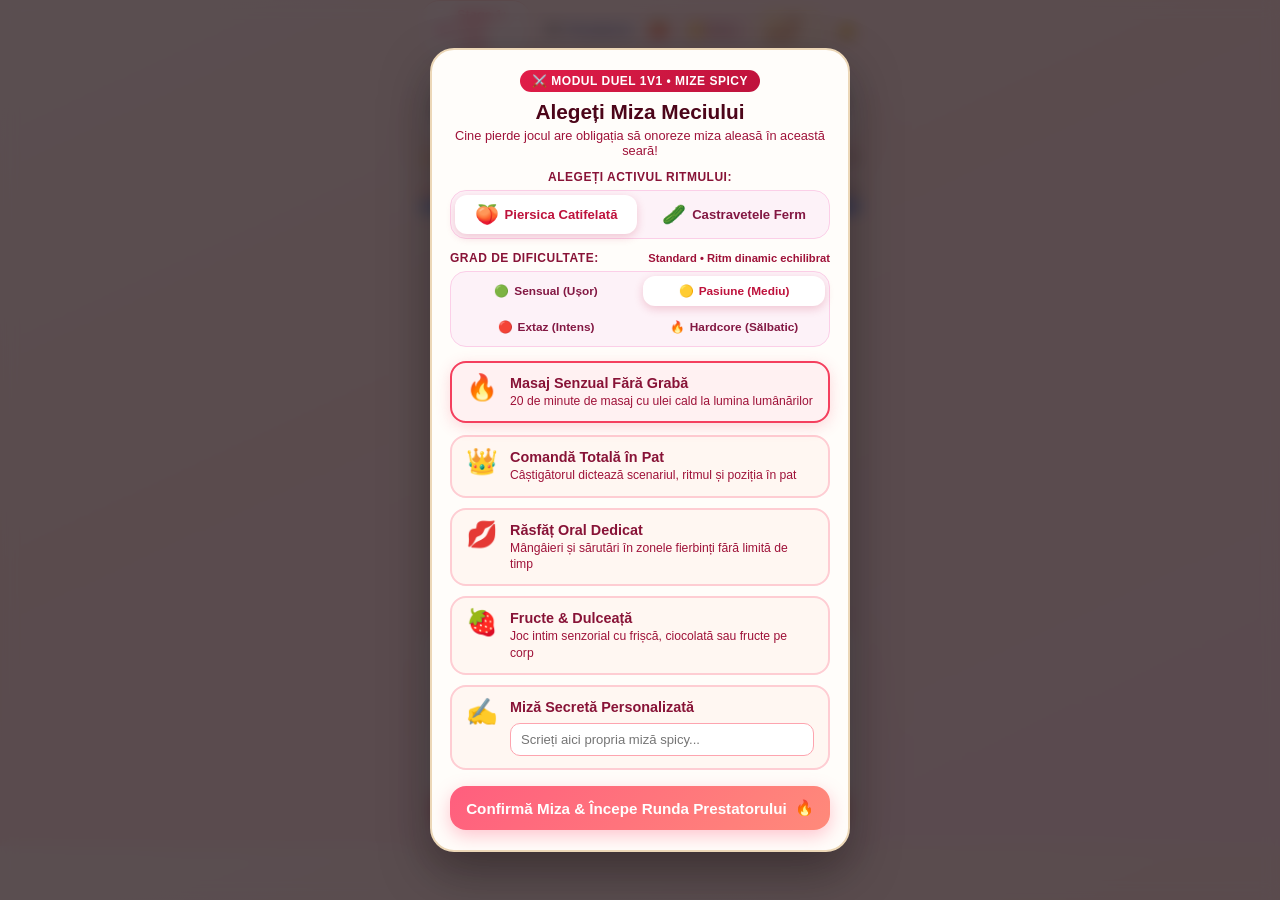
==== commit b61ddfba: "Add files via upload" ====
--- a/index.html
+++ b/index.html
@@ -33,6 +33,7 @@
         </div>
         <div class="hud-actions">
           <button id="btn-char-toggle" class="icon-button" title="Schimbă între Piersică și Castravete">🍑</button>
+          <button id="btn-diff-badge" class="diff-badge-btn" title="Schimbă Dificultatea">🟡 Mediu</button>
           <div class="bpm-indicator" id="bpm-indicator">⚡ 85 BPM</div>
           <button id="btn-audio-toggle" class="icon-button" title="Sunet">🔔</button>
         </div>
@@ -252,6 +253,12 @@
         <span id="btn-next-stage-text">Treci la Etapa Următoare</span>
         <span>✨</span>
       </button>
+
+      <!-- Open Duel & Settings Button (Visible when idle) -->
+      <button id="btn-open-duel-modal" class="btn-level-action" style="width: 100%; margin-top: 6px;">
+        <span>⚔️ Alege Dificultatea & Miza Duelului</span>
+        <span>🔥</span>
+      </button>
     </footer>
   </div>
 
@@ -293,6 +300,9 @@
         <span>Aprobă & Validează Parteneriatul</span>
         <span>💮</span>
       </button>
+    </div>
+  </div>
+
   <!-- ========================================= -->
   <!-- SPICY WAGER SELECTION MODAL (PRE-GAME)    -->
   <!-- ========================================= -->
@@ -303,7 +313,7 @@
       <p style="font-size:0.8rem; color:#9f1239; margin-bottom:12px;">Cine pierde jocul are obligația să onoreze miza aleasă în această seară!</p>
 
       <!-- Character Choice: Peach vs Cucumber -->
-      <div style="margin-bottom:14px;">
+      <div style="margin-bottom:12px;">
         <label style="font-size:0.75rem; font-weight:800; color:#881337; text-transform:uppercase; letter-spacing:0.5px; display:block; margin-bottom:6px;">
           Alegeți Activul Ritmului:
         </label>
@@ -315,6 +325,34 @@
           <button type="button" class="char-tab-btn" data-char="cucumber">
             <span style="font-size:1.2rem;">🥒</span>
             <span>Castravetele Ferm</span>
+          </button>
+        </div>
+      </div>
+
+      <!-- Difficulty Level Selector -->
+      <div style="margin-bottom:14px;">
+        <div style="display:flex; justify-content:space-between; align-items:center; margin-bottom:6px;">
+          <label style="font-size:0.75rem; font-weight:800; color:#881337; text-transform:uppercase; letter-spacing:0.5px;">
+            Grad de Dificultate:
+          </label>
+          <span id="diff-desc-label" style="font-size:0.7rem; color:#9f1239; font-weight:700;">Standard • Ritm echilibrat</span>
+        </div>
+        <div class="difficulty-toggle-bar" id="difficulty-toggle-bar">
+          <button type="button" class="diff-tab-btn" data-diff="easy">
+            <span>🟢</span>
+            <span>Sensual (Ușor)</span>
+          </button>
+          <button type="button" class="diff-tab-btn active" data-diff="medium">
+            <span>🟡</span>
+            <span>Pasiune (Mediu)</span>
+          </button>
+          <button type="button" class="diff-tab-btn" data-diff="hard">
+            <span>🔴</span>
+            <span>Extaz (Intens)</span>
+          </button>
+          <button type="button" class="diff-tab-btn" data-diff="hardcore">
+            <span>🔥</span>
+            <span>Hardcore (Sălbatic)</span>
           </button>
         </div>
       </div>
--- a/style.css
+++ b/style.css
@@ -958,6 +958,65 @@
   box-shadow: 0 3px 10px rgba(190, 18, 60, 0.2);
 }
 
+/* Difficulty Toggle Bar */
+.difficulty-toggle-bar {
+  display: grid;
+  grid-template-columns: repeat(2, 1fr);
+  background: #fdf2f8;
+  border: 1.5px solid #fbcfe8;
+  border-radius: 16px;
+  padding: 4px;
+  gap: 6px;
+}
+
+.diff-tab-btn {
+  padding: 8px 6px;
+  border: none;
+  background: transparent;
+  border-radius: 12px;
+  font-size: 0.74rem;
+  font-weight: 800;
+  color: #831843;
+  cursor: pointer;
+  display: flex;
+  align-items: center;
+  justify-content: center;
+  gap: 5px;
+  transition: all 0.2s ease;
+}
+
+.diff-tab-btn.active {
+  background: #ffffff;
+  color: #be123c;
+  box-shadow: 0 3px 10px rgba(190, 18, 60, 0.2);
+}
+
+.diff-tab-btn[data-diff="hardcore"].active {
+  background: linear-gradient(135deg, #be123c 0%, #9f1239 100%);
+  color: #ffffff;
+  box-shadow: 0 3px 12px rgba(190, 18, 60, 0.4);
+}
+
+.diff-badge-btn {
+  background: rgba(255, 255, 255, 0.95);
+  border: 1.5px solid #fb7185;
+  color: #9f1239;
+  font-size: 0.72rem;
+  font-weight: 800;
+  padding: 4px 8px;
+  border-radius: 12px;
+  cursor: pointer;
+  transition: all 0.2s ease;
+  display: flex;
+  align-items: center;
+  gap: 3px;
+  white-space: nowrap;
+}
+
+.diff-badge-btn:active {
+  transform: scale(0.95);
+}
+
 /* Cucumber Interactive SVG & Animations */
 #cucumber-svg {
   display: none;
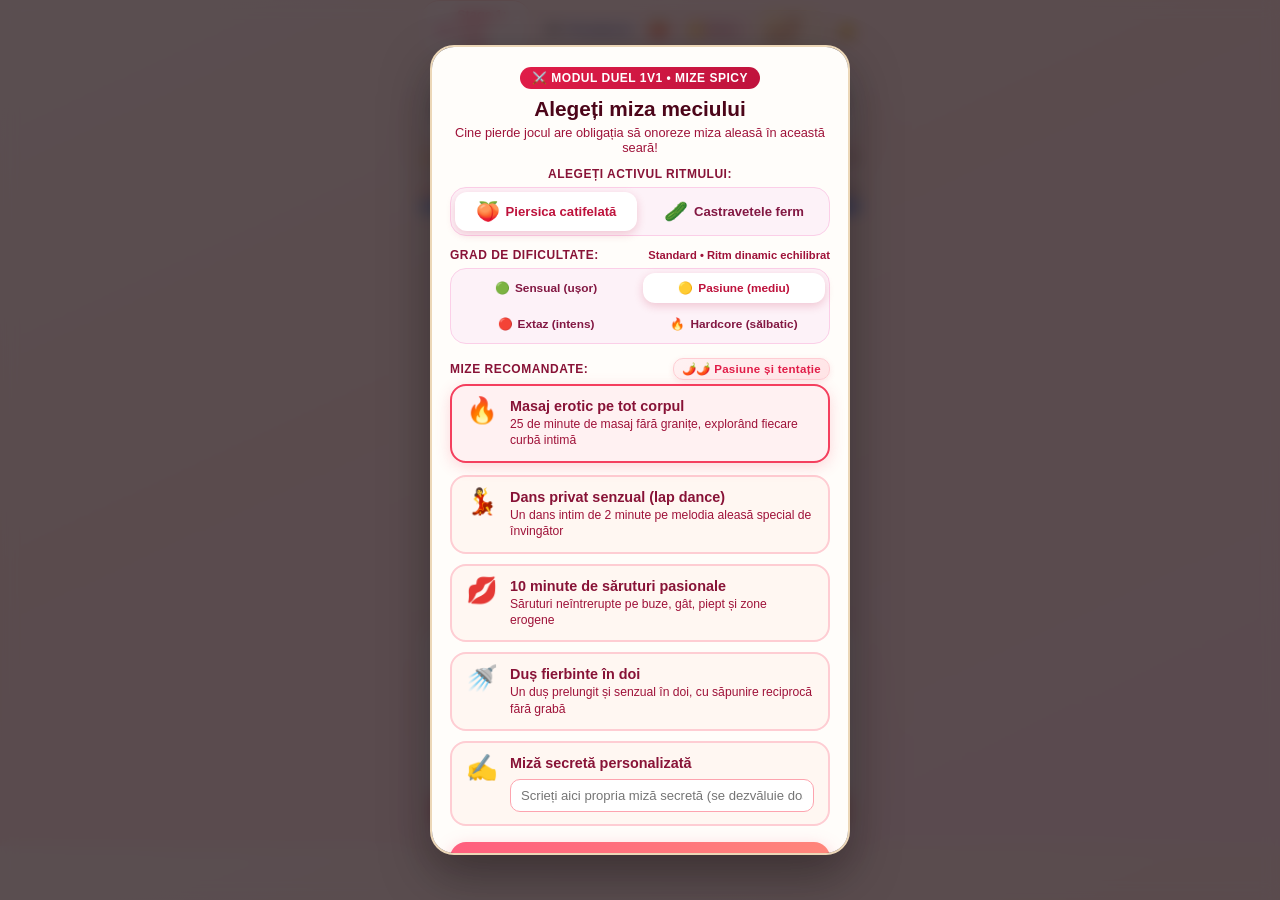
==== commit 3ea6d20d: "Add files via upload" ====
--- a/index.html
+++ b/index.html
@@ -236,27 +236,27 @@
       <!-- Tool Switcher: 👆 Deget vs 👅 Limbă -->
       <div class="tool-selector-bar">
         <button id="tab-finger" class="tool-tab-btn active">
-          <span>👆 Vârful Degetului (Tap)</span>
+          <span>👆 Vârful degetului (tap)</span>
         </button>
         <button id="tab-tongue" class="tool-tab-btn">
-          <span>👅 Vârful Limbii (Glide & Swirl)</span>
+          <span>👅 Vârful limbii (glide & swirl)</span>
         </button>
       </div>
 
       <!-- Breath Catch Button -->
       <button id="btn-breath-catch" class="btn-breath-recovery">
-        <span>🫁 Pauză de Sărut (+35% Oxigen)</span>
+        <span>🫁 Pauză de sărut (+35% oxigen)</span>
       </button>
 
       <!-- Stage Progression Button -->
       <button id="btn-next-stage" class="btn-level-action" style="display: none;">
-        <span id="btn-next-stage-text">Treci la Etapa Următoare</span>
+        <span id="btn-next-stage-text">Treci la etapa următoare</span>
         <span>✨</span>
       </button>
 
       <!-- Open Duel & Settings Button (Visible when idle) -->
       <button id="btn-open-duel-modal" class="btn-level-action" style="width: 100%; margin-top: 6px;">
-        <span>⚔️ Alege Dificultatea & Miza Duelului</span>
+        <span>⚔️ Alege dificultatea și miza duelului</span>
         <span>🔥</span>
       </button>
     </footer>
@@ -268,7 +268,7 @@
   <div class="modal-overlay" id="victory-modal">
     <div class="cert-card">
       <div class="rank-badge" id="modal-rank-badge">★ S RANK • EXCELLENT ★</div>
-      <h2 class="cert-title">Acord de Ritm Îndeplinit</h2>
+      <h2 class="cert-title">Acord de ritm îndeplinit</h2>
       <p class="cert-subtitle">
         Toate cele 5 etape ale simfoniei senzoriale au fost desăvârșite! KPI 100% atins cu brio.
       </p>
@@ -276,11 +276,11 @@
       <div class="stats-summary-grid">
         <div class="summary-item">
           <span class="num" id="modal-final-score">0</span>
-          <span class="desc">Scor Total</span>
+          <span class="desc">Scor total</span>
         </div>
         <div class="summary-item">
           <span class="num" id="modal-max-combo">0x</span>
-          <span class="desc">Max Combo</span>
+          <span class="desc">Combo maxim</span>
         </div>
         <div class="summary-item">
           <span class="num" id="modal-final-accuracy">100%</span>
@@ -290,14 +290,14 @@
 
       <div class="signature-box">
         <div style="font-size:0.75rem; color:#8d6e63; font-weight:700; margin-bottom:4px; display:flex; justify-content:space-between;">
-          <span>Semnătura Clientului Activ (Otter):</span>
+          <span>Semnătura clientului activ (Otter):</span>
           <button id="btn-clear-sig" style="background:none; border:none; color:var(--primary-rose); font-size:0.75rem; font-weight:700; cursor:pointer;">Șterge</button>
         </div>
         <canvas id="signature-canvas" width="340" height="75"></canvas>
       </div>
 
       <button id="btn-sign-complete" class="btn-level-action" style="width:100%; margin-top:0;">
-        <span>Aprobă & Validează Parteneriatul</span>
+        <span>Aprobă și validează parteneriatul</span>
         <span>💮</span>
       </button>
     </div>
@@ -308,23 +308,23 @@
   <!-- ========================================= -->
   <div class="modal-overlay open" id="wager-modal">
     <div class="wager-modal-content">
-      <span class="wager-badge-tag">⚔️ MODUL DUEL 1V1 • MIZE SPICY</span>
-      <h2 style="font-size:1.3rem; font-weight:900; color:#4c0519; margin-bottom:4px;">Alegeți Miza Meciului</h2>
+      <span class="wager-badge-tag">⚔️ Modul duel 1v1 • Mize spicy</span>
+      <h2 style="font-size:1.3rem; font-weight:900; color:#4c0519; margin-bottom:4px;">Alegeți miza meciului</h2>
       <p style="font-size:0.8rem; color:#9f1239; margin-bottom:12px;">Cine pierde jocul are obligația să onoreze miza aleasă în această seară!</p>
 
       <!-- Character Choice: Peach vs Cucumber -->
       <div style="margin-bottom:12px;">
         <label style="font-size:0.75rem; font-weight:800; color:#881337; text-transform:uppercase; letter-spacing:0.5px; display:block; margin-bottom:6px;">
-          Alegeți Activul Ritmului:
+          Alegeți activul ritmului:
         </label>
         <div class="character-toggle-bar" id="character-toggle-bar">
           <button type="button" class="char-tab-btn active" data-char="peach">
             <span style="font-size:1.2rem;">🍑</span>
-            <span>Piersica Catifelată</span>
+            <span>Piersica catifelată</span>
           </button>
           <button type="button" class="char-tab-btn" data-char="cucumber">
             <span style="font-size:1.2rem;">🥒</span>
-            <span>Castravetele Ferm</span>
+            <span>Castravetele ferm</span>
           </button>
         </div>
       </div>
@@ -333,74 +333,44 @@
       <div style="margin-bottom:14px;">
         <div style="display:flex; justify-content:space-between; align-items:center; margin-bottom:6px;">
           <label style="font-size:0.75rem; font-weight:800; color:#881337; text-transform:uppercase; letter-spacing:0.5px;">
-            Grad de Dificultate:
+            Grad de dificultate:
           </label>
           <span id="diff-desc-label" style="font-size:0.7rem; color:#9f1239; font-weight:700;">Standard • Ritm echilibrat</span>
         </div>
         <div class="difficulty-toggle-bar" id="difficulty-toggle-bar">
           <button type="button" class="diff-tab-btn" data-diff="easy">
             <span>🟢</span>
-            <span>Sensual (Ușor)</span>
+            <span>Sensual (ușor)</span>
           </button>
           <button type="button" class="diff-tab-btn active" data-diff="medium">
             <span>🟡</span>
-            <span>Pasiune (Mediu)</span>
+            <span>Pasiune (mediu)</span>
           </button>
           <button type="button" class="diff-tab-btn" data-diff="hard">
             <span>🔴</span>
-            <span>Extaz (Intens)</span>
+            <span>Extaz (intens)</span>
           </button>
           <button type="button" class="diff-tab-btn" data-diff="hardcore">
             <span>🔥</span>
-            <span>Hardcore (Sălbatic)</span>
-          </button>
-        </div>
+            <span>Hardcore (sălbatic)</span>
+          </button>
+        </div>
+      </div>
+
+      <!-- Dynamic Spicy Wagers Container -->
+      <div class="wager-spice-header">
+        <label style="font-size:0.75rem; font-weight:800; color:#881337; text-transform:uppercase; letter-spacing:0.5px;">
+          Mize recomandate:
+        </label>
+        <span class="wager-spice-badge" id="wager-spice-badge">🌶️🌶️ Pasiune și tentație</span>
       </div>
 
       <div class="wagers-list" id="wagers-list">
-        <div class="wager-card-option selected" data-wager="20 de minute de masaj senzual cu ulei cald la lumina lumânărilor fără nicio grabă">
-          <div class="wager-icon">🔥</div>
-          <div class="wager-info">
-            <h4>Masaj Senzual Fără Grabă</h4>
-            <p>20 de minute de masaj cu ulei cald la lumina lumânărilor</p>
-          </div>
-        </div>
-
-        <div class="wager-card-option" data-wager="Câștigătorul dictează scenariul, ritmul și poziția în pat în această seară">
-          <div class="wager-icon">👑</div>
-          <div class="wager-info">
-            <h4>Comandă Totală în Pat</h4>
-            <p>Câștigătorul dictează scenariul, ritmul și poziția în pat</p>
-          </div>
-        </div>
-
-        <div class="wager-card-option" data-wager="Mângâieri și sărutări dedicate în zonele fierbinți fără limită de timp">
-          <div class="wager-icon">💋</div>
-          <div class="wager-info">
-            <h4>Răsfăț Oral Dedicat</h4>
-            <p>Mângâieri și sărutări în zonele fierbinți fără limită de timp</p>
-          </div>
-        </div>
-
-        <div class="wager-card-option" data-wager="Joc intim senzorial cu căpșuni, ciocolată sau frișcă direct pe piele">
-          <div class="wager-icon">🍓</div>
-          <div class="wager-info">
-            <h4>Fructe & Dulceață</h4>
-            <p>Joc intim senzorial cu frișcă, ciocolată sau fructe pe corp</p>
-          </div>
-        </div>
-
-        <div class="wager-card-option" data-wager="custom">
-          <div class="wager-icon">✍️</div>
-          <div class="wager-info" style="width:100%;">
-            <h4>Miză Secretă Personalizată</h4>
-            <input type="text" id="custom-wager-text" class="custom-wager-input" placeholder="Scrieți aici propria miză spicy..." />
-          </div>
-        </div>
+        <!-- Dynamically rendered based on chosen difficulty -->
       </div>
 
       <button id="btn-start-duel" class="btn-level-action" style="width:100%; margin-top:6px;">
-        <span>Confirmă Miza & Începe Runda Prestatorului</span>
+        <span>Confirmă miza și începe runda Prestatorului</span>
         <span>🔥</span>
       </button>
     </div>
@@ -437,8 +407,8 @@
   <!-- ========================================= -->
   <div class="modal-overlay" id="duel-winner-modal">
     <div class="cert-card" style="max-width:410px;">
-      <div class="rank-badge" id="duel-winner-badge" style="background:linear-gradient(135deg, #f43f5e 0%, #e11d48 100%);">👑 VICTORIE TOTALĂ!</div>
-      <h2 class="cert-title" id="duel-winner-headline">Otter a Câștigat Duelul!</h2>
+      <div class="rank-badge" id="duel-winner-badge" style="background:linear-gradient(135deg, #f43f5e 0%, #e11d48 100%);">👑 Victorie totală!</div>
+      <h2 class="cert-title" id="duel-winner-headline">Otter a câștigat duelul!</h2>
       
       <div class="duel-vs-grid">
         <div class="player-duel-column" id="p1-duel-col">
@@ -459,7 +429,7 @@
       </div>
 
       <div class="wager-awarded-box">
-        <h4>★ RECOMPENSA CÂȘTIGATĂ ★</h4>
+        <h4>★ Recompensa câștigată ★</h4>
         <p id="duel-awarded-wager-text"></p>
       </div>
 
@@ -472,7 +442,7 @@
       </div>
 
       <button id="btn-finish-duel" class="btn-level-action" style="width:100%; margin-top:0;">
-        <span>Onorează Miza & Reia Duelul</span>
+        <span>Onorează miza și reia duelul</span>
         <span>💋</span>
       </button>
     </div>
--- a/style.css
+++ b/style.css
@@ -398,16 +398,18 @@
 .rhythm-approach-ring {
   position: absolute;
   border-radius: 50%;
-  border: 3px solid var(--primary-rose);
+  border: 3.5px solid #ff1744;
   pointer-events: none;
-  z-index: 25;
-  box-shadow: 0 0 14px rgba(255, 94, 126, 0.6);
+  z-index: 30;
+  box-shadow: 0 0 18px rgba(255, 23, 68, 0.85), inset 0 0 10px rgba(255, 255, 255, 0.6);
+  background: radial-gradient(circle, rgba(255, 94, 126, 0.25) 0%, rgba(255, 23, 68, 0.05) 100%);
   transform-origin: center center;
 }
 
 .rhythm-approach-ring.pleasure-spot-ring {
   border-color: #f59e0b;
-  box-shadow: 0 0 16px rgba(245, 158, 11, 0.7);
+  box-shadow: 0 0 20px rgba(245, 158, 11, 0.95), inset 0 0 10px rgba(255, 255, 255, 0.7);
+  background: radial-gradient(circle, rgba(245, 158, 11, 0.3) 0%, rgba(245, 158, 11, 0.05) 100%);
 }
 
 /* ========================================= */
@@ -662,11 +664,32 @@
   margin-bottom: 8px;
 }
 
+.wager-spice-header {
+  display: flex;
+  justify-content: space-between;
+  align-items: center;
+  margin-top: 10px;
+  margin-bottom: 6px;
+}
+
+.wager-spice-badge {
+  background: linear-gradient(135deg, #fff1f2 0%, #ffe4e6 100%);
+  border: 1px solid #fecdd3;
+  color: #e11d48;
+  font-size: 0.72rem;
+  font-weight: 800;
+  padding: 3px 8px;
+  border-radius: 10px;
+  letter-spacing: 0.3px;
+  box-shadow: 0 2px 6px rgba(225, 29, 72, 0.1);
+  transition: all 0.3s ease;
+}
+
 .wagers-list {
   display: flex;
   flex-direction: column;
   gap: 10px;
-  margin: 16px 0;
+  margin: 6px 0 16px 0;
   text-align: left;
 }
 
@@ -680,6 +703,12 @@
   align-items: flex-start;
   gap: 12px;
   transition: all 0.2s ease;
+  animation: fadeInWager 0.22s ease-out;
+}
+
+@keyframes fadeInWager {
+  from { opacity: 0; transform: translateY(5px); }
+  to { opacity: 1; transform: translateY(0); }
 }
 
 .wager-card-option:active, .wager-card-option.selected {
@@ -1043,7 +1072,8 @@
 
 .cucumber-active .rhythm-approach-ring.pleasure-spot-ring {
   border-color: #22c55e !important;
-  box-shadow: 0 0 16px rgba(34, 197, 94, 0.7) !important;
+  box-shadow: 0 0 20px rgba(34, 197, 94, 0.95), inset 0 0 10px rgba(255, 255, 255, 0.7) !important;
+  background: radial-gradient(circle, rgba(34, 197, 94, 0.3) 0%, rgba(34, 197, 94, 0.05) 100%) !important;
 }
 
 .cucumber-active .rpm-badge {
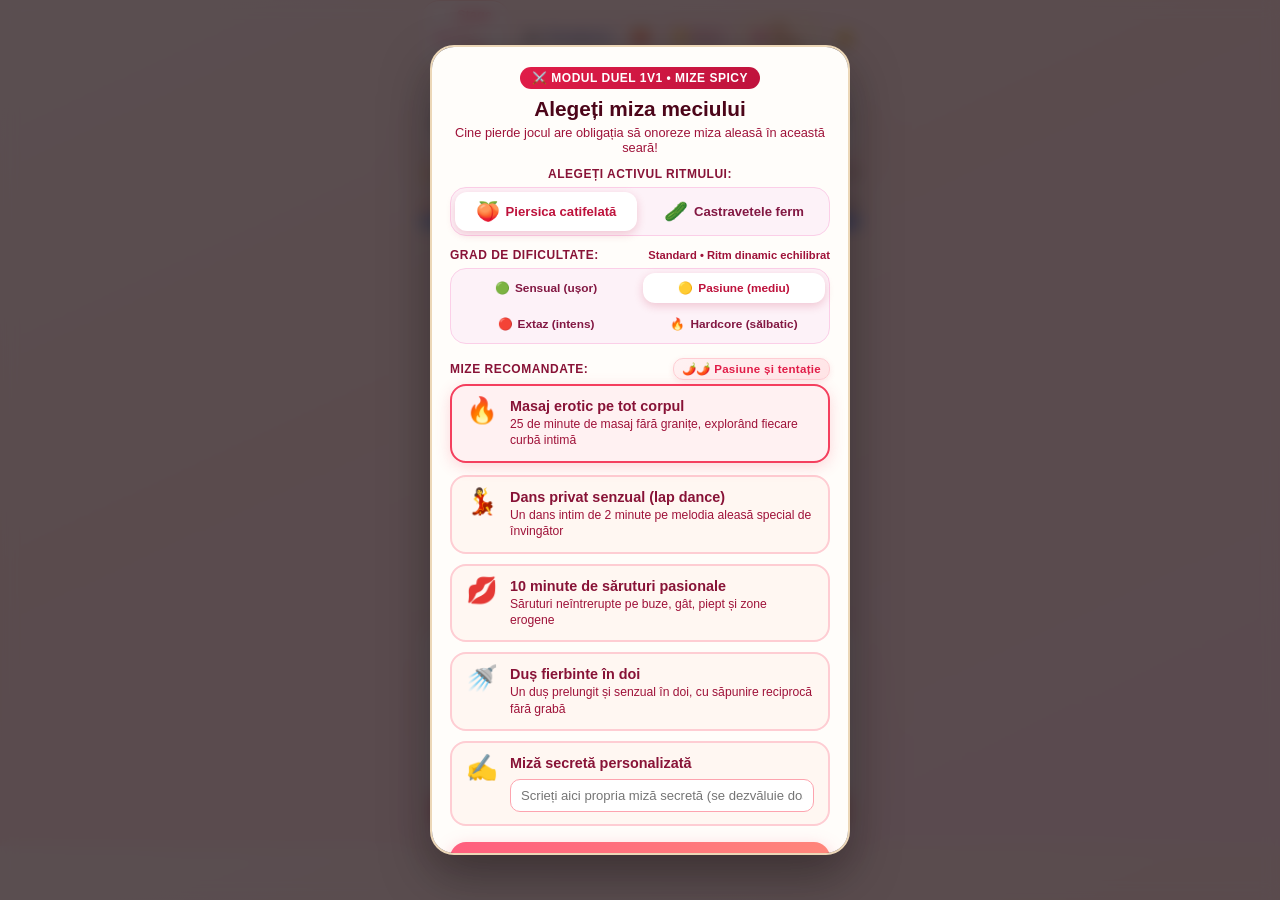
==== commit a808c1da: "Add files via upload" ====
--- a/index.html
+++ b/index.html
@@ -34,7 +34,7 @@
         <div class="hud-actions">
           <button id="btn-char-toggle" class="icon-button" title="Schimbă între Piersică și Castravete">🍑</button>
           <button id="btn-diff-badge" class="diff-badge-btn" title="Schimbă Dificultatea">🟡 Mediu</button>
-          <div class="bpm-indicator" id="bpm-indicator">⚡ 85 BPM</div>
+          <div class="bpm-indicator" id="bpm-indicator"><span class="bpm-heart-icon" id="bpm-heart-icon">💓</span> <span id="bpm-val-text">85 BPM</span></div>
           <button id="btn-audio-toggle" class="icon-button" title="Sunet">🔔</button>
         </div>
       </div>
@@ -245,7 +245,7 @@
 
       <!-- Breath Catch Button -->
       <button id="btn-breath-catch" class="btn-breath-recovery">
-        <span>🫁 Pauză de sărut (+35% oxigen)</span>
+        <span id="btn-breath-text">🫁 Pauză de sărut (+35% oxigen)</span>
       </button>
 
       <!-- Stage Progression Button -->
@@ -416,6 +416,7 @@
           <span class="name">Prestatorul</span>
           <span class="score-num" id="p1-final-score">0</span>
           <span style="font-size:0.68rem; color:#78350f;" id="p1-final-acc">0% Acc</span>
+          <span style="font-size:0.68rem; color:#be123c; font-weight:700; margin-top:2px;" id="p1-final-bpm">💓 Max 0 BPM</span>
         </div>
         
         <div class="duel-vs-badge">VS</div>
@@ -425,6 +426,7 @@
           <span class="name">Otter</span>
           <span class="score-num" id="p2-final-score">0</span>
           <span style="font-size:0.68rem; color:#78350f;" id="p2-final-acc">0% Acc</span>
+          <span style="font-size:0.68rem; color:#be123c; font-weight:700; margin-top:2px;" id="p2-final-bpm">💓 Max 0 BPM</span>
         </div>
       </div>
 
--- a/style.css
+++ b/style.css
@@ -97,6 +97,32 @@
   padding: 5px 10px;
   border-radius: 12px;
   letter-spacing: 0.5px;
+  display: inline-flex;
+  align-items: center;
+  gap: 5px;
+  transition: all 0.3s cubic-bezier(0.16, 1, 0.3, 1);
+}
+
+.bpm-heart-icon {
+  display: inline-block;
+  transform-origin: center;
+  animation: dynamicHeartBeat var(--pulse-speed, 0.7s) infinite ease-in-out;
+}
+
+@keyframes dynamicHeartBeat {
+  0%, 100% { transform: scale(1); }
+  18% { transform: scale(1.35); }
+  32% { transform: scale(1.08); }
+  46% { transform: scale(1.24); }
+}
+
+.peach-interactive-wrap.arousal-pulse {
+  animation: arousalThrob var(--pulse-speed, 0.7s) infinite ease-in-out;
+}
+
+@keyframes arousalThrob {
+  0%, 100% { transform: scale(1); }
+  50% { transform: scale(1.025); }
 }
 
 .icon-button {
@@ -489,11 +515,47 @@
   justify-content: center;
   gap: 6px;
   cursor: pointer;
-  transition: background 0.15s;
+  transition: all 0.25s cubic-bezier(0.16, 1, 0.3, 1);
 }
 
 .btn-breath-recovery:active {
-  background: #eff6ff;
+  transform: scale(0.97);
+}
+
+.btn-breath-recovery.urgent {
+  background: linear-gradient(135deg, #f43f5e 0%, #be123c 100%);
+  color: #ffffff;
+  border-color: #fda4af;
+  animation: breathBtnAlert 0.8s infinite alternate;
+  box-shadow: 0 4px 14px rgba(225, 29, 72, 0.35);
+}
+
+@keyframes breathBtnAlert {
+  0% { transform: scale(1); box-shadow: 0 0 0 rgba(225, 29, 72, 0.4); }
+  100% { transform: scale(1.03); box-shadow: 0 0 16px rgba(225, 29, 72, 0.6); }
+}
+
+.btn-breath-recovery.boost-active {
+  background: linear-gradient(135deg, #10b981 0%, #059669 100%);
+  color: #ffffff;
+  border-color: #a7f3d0;
+  box-shadow: 0 4px 14px rgba(16, 185, 129, 0.3);
+}
+
+/* Out of breath visual vignette */
+body.breath-exhausted::after {
+  content: '';
+  position: fixed;
+  inset: 0;
+  box-shadow: inset 0 0 70px rgba(225, 29, 72, 0.48);
+  pointer-events: none;
+  z-index: 999;
+  animation: breathWarningPulse 1s infinite ease-in-out;
+}
+
+@keyframes breathWarningPulse {
+  0%, 100% { opacity: 0.45; }
+  50% { opacity: 0.95; }
 }
 
 /* Next Level Action Button */
